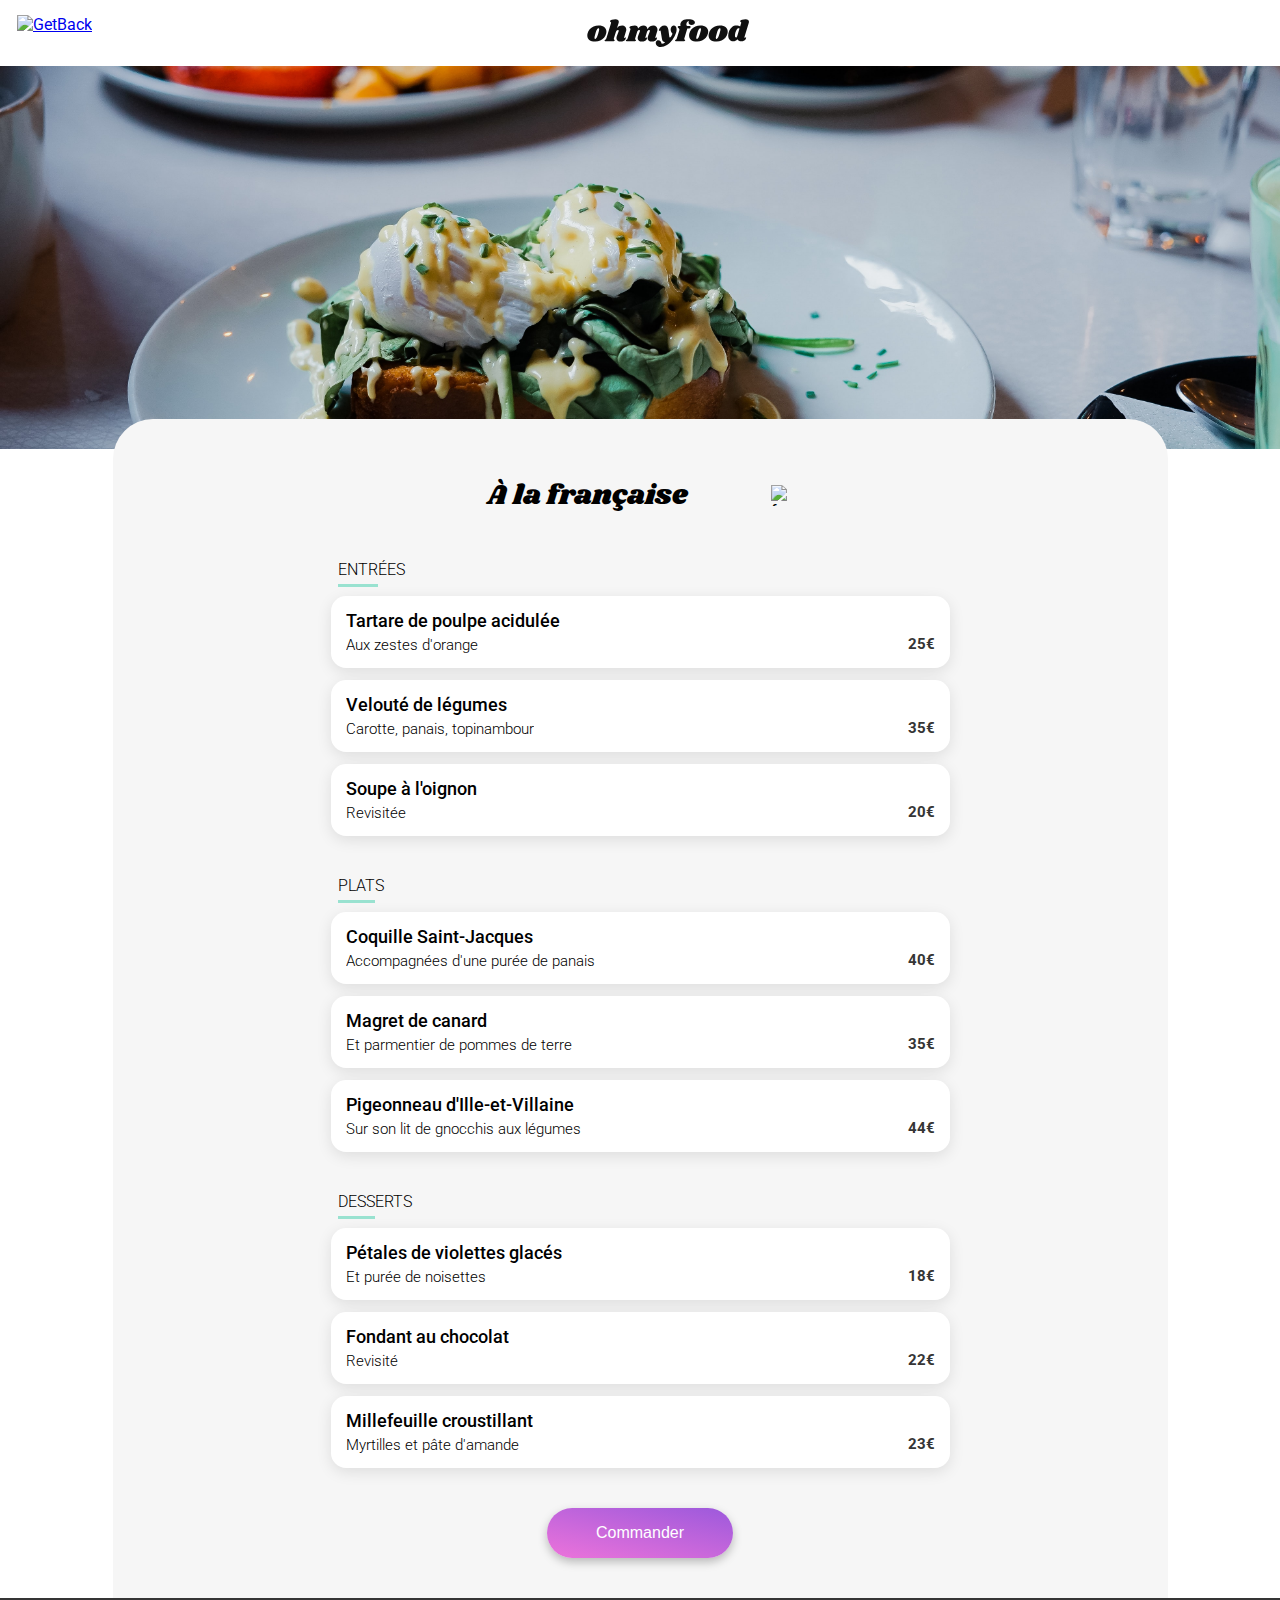
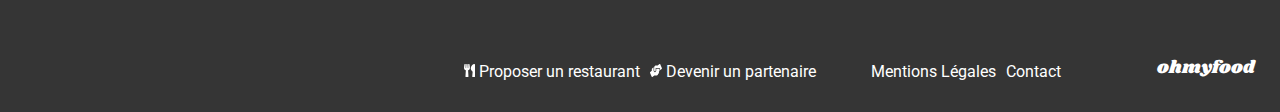
==== restaurants/a-la-française.html @ fb0d9509 "ALF: test" ====
<!DOCTYPE html>
<html lang="fr">
    <head>
        <meta charset="utf-8">
        <meta name="viewport"  content="width=device-width, inital-scale=1.0">
        <title>À la française</title>
        <link rel="preconnect" href="https://fonts.googleapis.com">
        <link rel="preconnect" href="https://fonts.gstatic.com" crossorigin>
        <link href="https://fonts.googleapis.com/css2?family=Roboto&family=Shrikhand&display=swap" rel="stylesheet">
        <link href="https://fonts.googleapis.com/css2?family=Roboto&display=swap" rel="stylesheet">
        <link rel="stylesheet" href="https://cdnjs.cloudflare.com/ajax/libs/font-awesome/6.4.2/css/all.min.css"
            integrity="sha512-z3gLpd7yknf1YoNbCzqRKc4qyor8gaKU1qmn+CShxbuBusANI9QpRohGBreCFkKxLhei6S9CQXFEbbKuqLg0DA=="
            crossorigin="anonymous" referrerpolicy="no-referrer" />
        <link href="../sass/menu.css" rel="stylesheet">
    </head>

    <body>
        
        <header class="header">
            <a href="/index.html" class="header__link">
                <img src="/assets/images/components/GoBack.svg" alt="GetBack">
            </a>
            <div class="header__logo">
                <img src="/assets/images/logo/ohmyfood@2x.svg" class="header__logo__img" alt="ohmyfood logo">
            </div>
        </header>

        <main class="main">
            <div class="main__header">
                <img src="/assets/images/restaurants/a-la-française.jpg" alt="Photo: À la française" class="main__header__img">
            </div>

            <section class="main__title">
                <h1 class="main__title__txt">À la française</h1>
                <div class="main__title__fav">
                    <img src="/assets/images/components/Status=Liked.png" class="main__title__fav__icon main__title__fav__icon--liked" alt="favorite-liked">
                    <img src="/assets/images/components/Status=Default.png" class="main__title__fav__icon main__title__fav__icon--default" alt="favorite-default">
                </div>
            </section>

            <section id="starter" class="menu menu--delay1">
                <h2 class="menu__title"><span class="menu__title__underline">entr</span>ées</h2>

                    <article class="menu__card">
                        <div class="menu__card__title">
                            <h3 class="menu__card__title__main">Tartare de poulpe acidulée</h3>
                            <p class="menu__card__title__sub">Aux zestes d'orange</p>
                        </div>
                        <p class="menu__card__price">25€</p>
                        <div class="menu__card__select">
                            <i class="fa-solid fa-check menu__card__select__icon"></i>
                        </div>
                    </article>

                    <article class="menu__card">
                        <div class="menu__card__title">
                            <h3 class="menu__card__title__main">Velouté de légumes</h3>
                            <p class="menu__card__title__sub">Carotte, panais, topinambour</p>
                        </div>
                        <p class="menu__card__price">35€</p>
                        <div class="menu__card__select">
                            <i class="fa-solid fa-check menu__card__select__icon"></i>
                        </div>
                    </article>

                    <article class="menu__card">
                        <div class="menu__card__title">
                            <h3 class="menu__card__title__main">Soupe à l'oignon</h3>
                            <p class="menu__card__title__sub">Revisitée</p>
                        </div>
                        <p class="menu__card__price">20€</p>
                        <div class="menu__card__select">
                            <i class="fa-solid fa-check menu__card__select__icon"></i>
                        </div>
                    </article>
            </section>

            <section id="starter" class="menu menu--delay2">
                <h2 class="menu__title"><span class="menu__title__underline">plat</span>s</h2>

                    <article class="menu__card">
                        <div class="menu__card__title">
                            <h3 class="menu__card__title__main">Coquille Saint-Jacques</h3>
                            <p class="menu__card__title__sub">Accompagnées d'une purée de panais</p>
                        </div>
                        <p class="menu__card__price">40€</p>
                        <div class="menu__card__select">
                            <i class="fa-solid fa-check menu__card__select__icon"></i>
                        </div>
                    </article>

                    <article class="menu__card">
                        <div class="menu__card__title">
                            <h3 class="menu__card__title__main">Magret de canard</h3>
                            <p class="menu__card__title__sub">Et parmentier de pommes de terre</p>
                        </div>
                        <p class="menu__card__price">35€</p>
                        <div class="menu__card__select">
                            <i class="fa-solid fa-check menu__card__select__icon"></i>
                        </div>
                    </article>

                    <article class="menu__card">
                        <div class="menu__card__title">
                            <h3 class="menu__card__title__main">Pigeonneau d'Ille-et-Villaine</h3>
                            <p class="menu__card__title__sub">Sur son lit de gnocchis aux légumes</p>
                        </div>
                        <p class="menu__card__price">44€</p>
                        <div class="menu__card__select">
                            <i class="fa-solid fa-check menu__card__select__icon"></i>
                        </div>
                    </article>
            </section>

            <section id="starter" class="menu menu--delay3">
                <h2 class="menu__title"><span class="menu__title__underline">dess</span>erts</h2>

                    <article class="menu__card">
                        <div class="menu__card__title">
                            <h3 class="menu__card__title__main">Pétales de violettes glacés</h3>
                            <p class="menu__card__title__sub">Et purée de noisettes</p>
                        </div>
                        <p class="menu__card__price">18€</p>
                        <div class="menu__card__select">
                            <i class="fa-solid fa-check menu__card__select__icon"></i>
                        </div>
                    </article>

                    <article class="menu__card">
                        <div class="menu__card__title">
                            <h3 class="menu__card__title__main">Fondant au chocolat</h3>
                            <p class="menu__card__title__sub">Revisité</p>
                        </div>
                        <p class="menu__card__price">22€</p>
                        <div class="menu__card__select">
                            <i class="fa-solid fa-check menu__card__select__icon"></i>
                        </div>
                    </article>

                    <article class="menu__card">
                        <div class="menu__card__title">
                            <h3 class="menu__card__title__main">Millefeuille croustillant</h3>
                            <p class="menu__card__title__sub">Myrtilles et pâte d'amande</p>
                        </div>
                        <p class="menu__card__price">23€</p>
                        <div class="menu__card__select">
                            <i class="fa-solid fa-check menu__card__select__icon"></i>
                        </div>
                    </article>
            </section>

            <div class="main__order">
                <button type="submit" class="main__order__btn">Commander</button>
            </div>
        </main>

        <footer class="footer">
            <section class="footer__section">
                <h1 class="footer__section__title">ohmyfood</h1>
                <ul class="footer__section__list">
                    <li class="footer__section__list__item">
                        <img src="/assets/images/components/utensils.svg" class="footer__section__list__item__icon footer__section__list__item__icon--utensils" alt="utensils">
                        <a href="#" class="footer__section__list__item__link footer__section__list__item__link--width12">Proposer un restaurant</a>
                    </li>

                    <li class="footer__section__list__item">
                        <img src="/assets/images/components/handshake-angle.svg" class="footer__section__list__item__icon footer__section__list__item__icon--handshake" alt="handshake">
                        <a href="#" class="footer__section__list__item__link footer__section__list__item__link--width12">Devenir un partenaire</a>
                    </li>
                    

                    <li class="footer__section__list__item footer__section__list__item--margin">
                        <a href="#" class="footer__section__list__item__link footer__section__list__item__link--width34">
                            Mentions Légales
                        </a>
                    </li>

                    <li class="footer__section__list__item">
                        <a href="mailto:contact@ohmyfood.com" class="footer__section__list__item__link footer__section__list__item__link--width34">
                            Contact
                        </a>
                    </li>
                </ul>
            </section>
        </footer>
    </body>
</html>
---- sass/menu.css ----
@keyframes menus {
  0% {
    transform: translateY(-20%);
    opacity: 0;
  }
  100% {
    transform: translateY(0);
    opacity: 1;
  }
}
body {
  font-family: Roboto;
  margin: 0;
}

.header {
  display: flex;
  margin: 15px 0 15px 0;
}
.header__link {
  margin: 0 0 0 17px;
}
.header__logo {
  width: 90%;
  display: flex;
  justify-content: center;
  align-items: center;
}
.header__logo__img {
  width: 162px;
  height: 36px;
}

.main {
  display: flex;
  flex-direction: column;
  align-items: center;
  background: #f6f6f6;
}
@media (min-width: 1055px) {
  .main {
    width: 100%;
    background: white;
    display: flex;
    flex-direction: column;
    justify-content: center;
    align-items: center;
  }
}
.main__header {
  width: 100%;
  height: 275px;
  margin: 0 0 -30px 0;
}
@media (min-width: 1055px) {
  .main__header {
    height: 383.142px;
  }
}
.main__header__img {
  width: 100%;
  height: 100%;
  -o-object-fit: cover;
     object-fit: cover;
}
.main__title {
  display: flex;
  align-items: center;
  justify-content: flex-start;
  border-radius: 40px 40px 0 0;
  background-color: #f6f6f6;
  width: 95%;
  height: 50px;
  padding: 40px 0px 40px 10px;
}
@media (min-width: 1055px) {
  .main__title {
    width: 1055px;
    margin: 0;
    display: flex;
    justify-content: center;
    align-items: center;
    padding: 51px 0 40px 0;
  }
}
.main__title__txt {
  width: 70%;
  height: 100%;
  font-family: Shrikhand;
  font-size: 28px;
  font-style: normal;
  font-weight: 400;
  line-height: normal;
  display: flex;
  justify-content: flex-start;
  align-items: center;
  margin: 0;
}
@media (min-width: 1055px) {
  .main__title__txt {
    padding: 0;
    width: 27%;
  }
}
.main__title__fav {
  width: 22px;
  height: 21px;
  display: flex;
  align-items: center;
  margin: 0 0 0 45px;
  position: relative;
  z-index: 1;
}
@media (min-width: 1055px) {
  .main__title__fav {
    margin: 0;
  }
}
.main__title__fav:active .main__title__fav__icon--default {
  opacity: 0;
}
.main__title__fav:active .main__title__fav__icon--liked {
  opacity: 1;
}
.main__title__fav:not(:active) .main__title__fav__icon--default {
  opacity: 1;
}
.main__title__fav:not(:active) .main__title__fav__icon--liked {
  opacity: 0;
}
@media (min-width: 1055px) {
  .main__title__fav:hover .main__title__fav__icon--default {
    opacity: 0;
  }
  .main__title__fav:hover .main__title__fav__icon--liked {
    opacity: 1;
  }
  .main__title__fav:not(:hover) .main__title__fav__icon--default {
    opacity: 1;
  }
  .main__title__fav:not(:hover) .main__title__fav__icon--liked {
    opacity: 0;
  }
}
.main__title__fav__icon {
  width: 22px;
  height: 21px;
  position: absolute;
  z-index: -1;
  transition: opacity 400ms;
}
.main__order {
  max-width: 100%;
  background: #f6f6f6;
  display: flex;
  justify-content: center;
  align-items: center;
  padding: 0 0 40px 0;
}
@media (min-width: 1055px) {
  .main__order {
    width: 1055px;
  }
}
.main__order__btn {
  width: 186px;
  height: 50px;
  border: none;
  border-radius: 25px;
  color: white;
  font-weight: 500;
  font-style: normal;
  font-size: 16px;
  background: linear-gradient(193deg, #9356dc -11.44%, #ff79da 123.93%);
  box-shadow: 0px 4px 15px 0px rgba(0, 0, 0, 0.35);
  transition: background-color 400ms, box-shadow 400ms;
}
.main__order__btn:hover {
  background: linear-gradient(193deg, #a16be0 -11.44%, #ff93e1 123.93%);
  box-shadow: 0px 7px 11px 0px rgba(0, 0, 0, 0.25);
}
.main__order__btn:not(:hover) {
  background: linear-gradient(193deg, #9356dc -11.44%, #ff79da 123.93%);
  box-shadow: 0px 4px 10px 0px rgba(0, 0, 0, 0.25);
}

.menu {
  display: flex;
  flex-direction: column;
  gap: 12px;
  padding: 0 0 40px 0;
  animation: menus 1000ms ease-in-out;
}
.menu--1 {
  animation-delay: 333.3333333333ms;
}
.menu--2 {
  animation-delay: 666.6666666667ms;
}
.menu--3 {
  animation-delay: 1000ms;
}
.menu--delay1 {
  animation-delay: 100ms;
}
.menu--delay2 {
  animation-delay: 200ms;
}
.menu--delay3 {
  animation-delay: 300ms;
}
@media (min-width: 1055px) {
  .menu {
    width: 1055px;
    background-color: #f6f6f6;
    display: flex;
    align-items: center;
  }
}
.menu__title {
  margin: 0;
  font-size: 16px;
  font-style: normal;
  font-weight: 300;
  line-height: normal;
  text-transform: uppercase;
  margin: 0 0 5px 0;
}
@media (min-width: 1055px) {
  .menu__title {
    width: 604px;
  }
}
.menu__title__underline {
  border-bottom: 3px solid #99e2d0;
  padding: 0 0 5px 0;
}
.menu__card {
  width: 319px;
  height: 42px;
  padding: 15px 0 15px 15px;
  display: flex;
  align-items: center;
  border-radius: 15.043px;
  background: white;
  box-shadow: 0px 4.01149px 15.0431px 0px rgba(0, 0, 0, 0.1);
  overflow: hidden;
}
@media (min-width: 1055px) {
  .menu__card {
    width: 604px;
    transition: all 1000ms;
  }
}
.menu__card:hover .menu__card__select {
  margin-right: 0;
}
.menu__card__title {
  display: flex;
  flex-direction: column;
  justify-content: center;
  gap: 5px;
  overflow: hidden;
}
.menu__card__title__main {
  margin: 0;
  overflow: hidden;
  text-overflow: ellipsis;
  white-space: nowrap;
  font-size: 18px;
  font-style: normal;
  font-weight: 500;
  line-height: normal;
}
.menu__card__title__sub {
  margin: 0;
  overflow: hidden;
  text-overflow: ellipsis;
  white-space: nowrap;
  font-size: 15.043px;
  font-style: normal;
  font-weight: 300;
  line-height: normal;
}
.menu__card__price {
  margin: 0;
  padding: 0 15px 0 0;
  margin-left: auto;
  height: 42px;
  display: flex;
  align-items: flex-end;
  color: #353535;
  font-family: Roboto;
  font-size: 15.043px;
  font-style: normal;
  font-weight: 700;
  line-height: normal;
}
.menu__card__select {
  border: none;
  border-radius: 0 15.043px 15.043px 0;
  width: 59px;
  height: 72px;
  background-color: #99e2d0;
  display: flex;
  justify-content: center;
  align-items: center;
  margin-right: -59px;
  transition: all 1000ms;
}
.menu__card__select__icon {
  color: #99e2d0;
  border: none;
  width: 20px;
  height: 20px;
  font-size: 10px;
  font-weight: bolder;
  border-radius: 50%;
  background-color: white;
  display: flex;
  justify-content: center;
  align-items: center;
}

.footer {
  max-width: 100%;
  padding: 22px 25px;
  background: #353535;
}
@media (min-width: 1055px) {
  .footer {
    padding: 30px 25px;
  }
}
.footer__section {
  height: 142px;
  display: flex;
  flex-direction: column;
  justify-content: flex-end;
  gap: 16px;
}
@media (min-width: 1055px) {
  .footer__section {
    height: 54px;
    display: flex;
    flex-direction: row-reverse;
    justify-content: flex-start;
    align-items: flex-end;
  }
}
.footer__section__title {
  height: 27px;
  color: white;
  font-family: Shrikhand;
  font-size: 18px;
  font-weight: 400;
  margin: 0;
}
@media (min-width: 1055px) {
  .footer__section__title {
    margin: 0 0 0 80px;
  }
}
.footer__section__list {
  height: 115px;
  list-style-type: none;
  padding: 0px;
  margin: 0;
}
@media (min-width: 1055px) {
  .footer__section__list {
    display: flex;
    height: 20px;
    gap: 10px;
  }
}
.footer__section__list__item {
  padding: 5px 0 0 0;
}
@media (min-width: 1055px) {
  .footer__section__list__item {
    padding: 0;
  }
}
@media (min-width: 1055px) {
  .footer__section__list__item--margin {
    margin: 0 0 0 45px;
  }
}
.footer__section__list__item__link {
  text-decoration: none;
  color: white;
}/*# sourceMappingURL=menu.css.map */
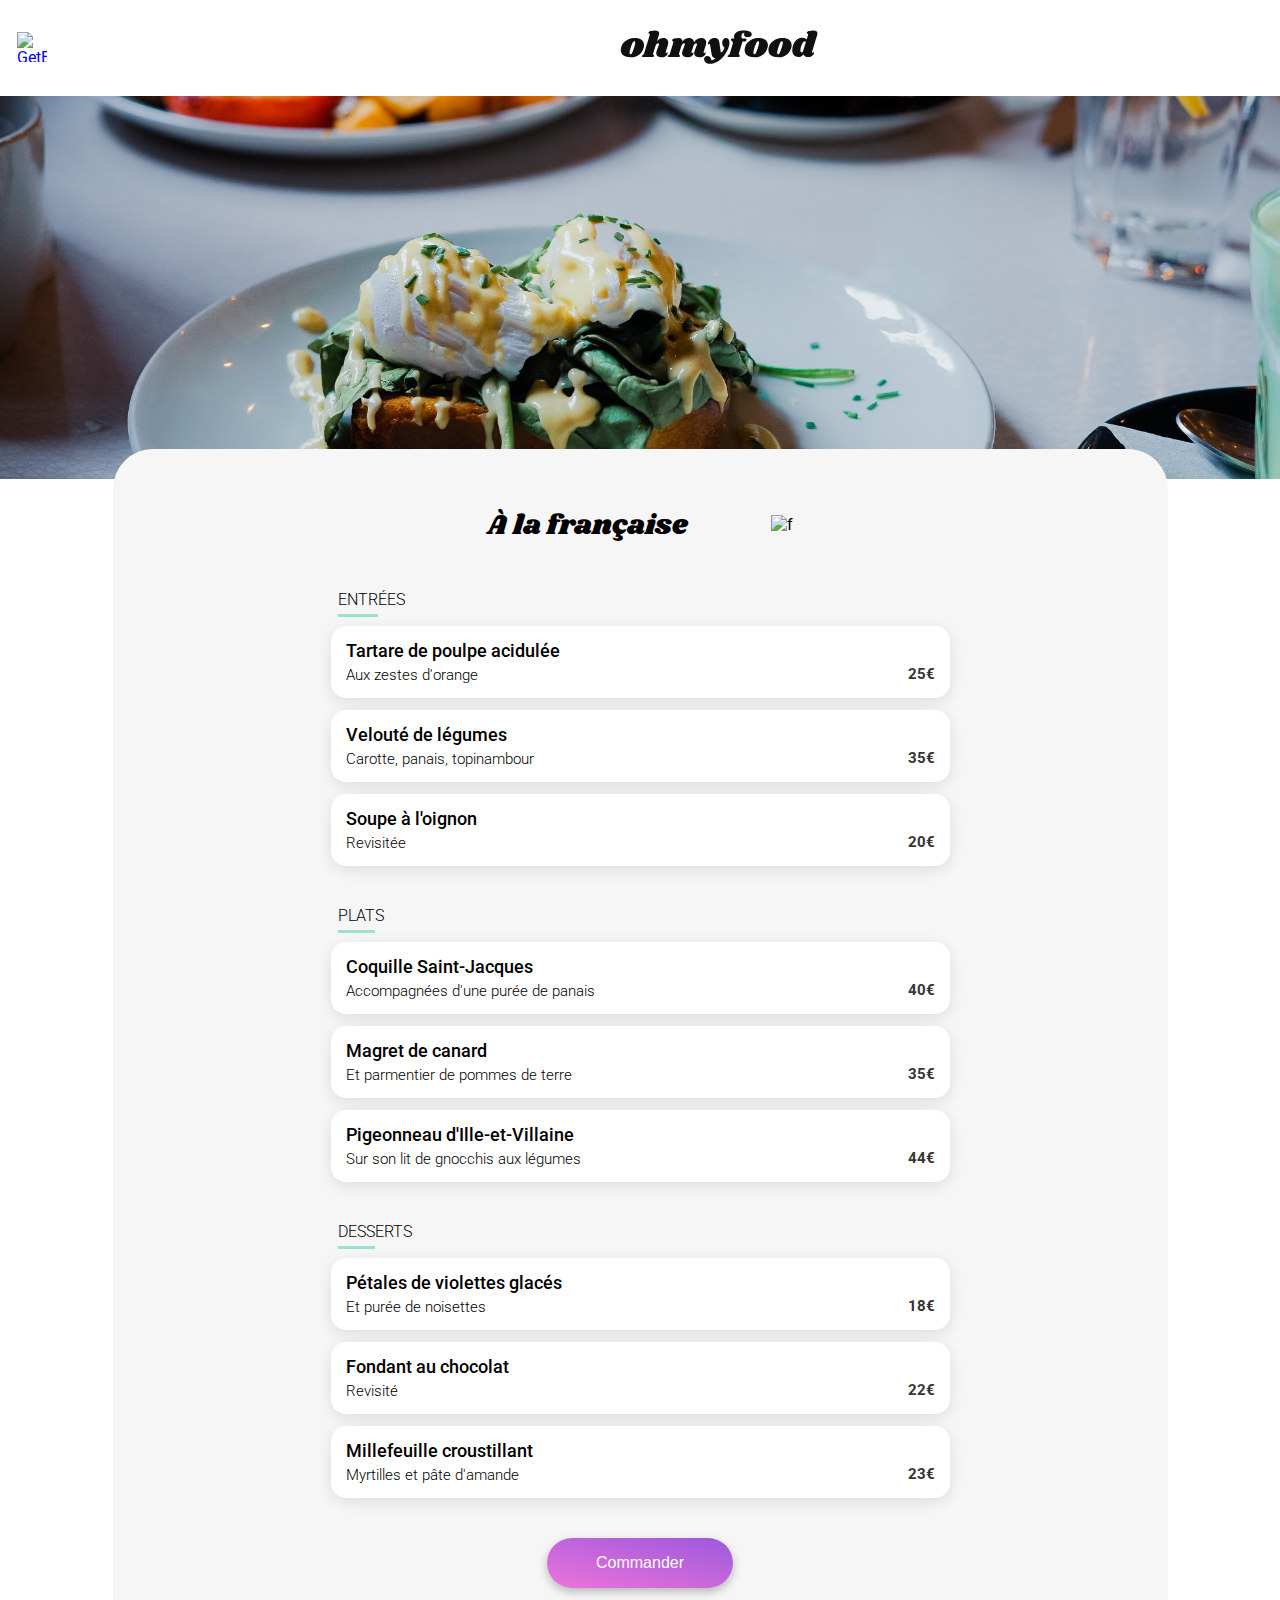
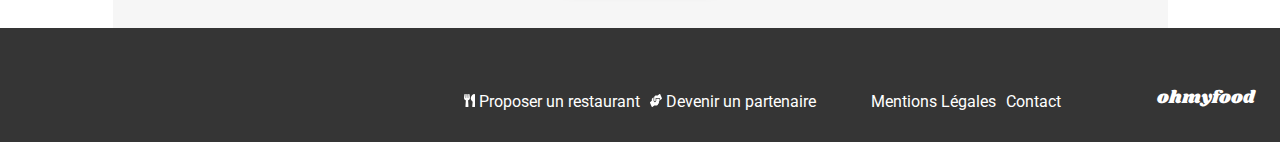
==== commit 3cb29f97: "Restaurants: section menu suppression id et classe" ====
--- a/restaurants/a-la-française.html
+++ b/restaurants/a-la-française.html
@@ -17,28 +17,28 @@
     <body>
         
         <header class="header">
-            <a href="/index.html" class="header__link">
-                <img src="/assets/images/components/GoBack.svg" alt="GetBack">
+            <a href="../index.html" class="header__link">
+                <img src="../assets/images/components/GoBack.svg" alt="GetBack">
             </a>
             <div class="header__logo">
-                <img src="/assets/images/logo/ohmyfood@2x.svg" class="header__logo__img" alt="ohmyfood logo">
+                <img src="../assets/images/logo/ohmyfood@2x.svg" class="header__logo__img" alt="ohmyfood logo">
             </div>
         </header>
 
         <main class="main">
             <div class="main__header">
-                <img src="/assets/images/restaurants/a-la-française.jpg" alt="Photo: À la française" class="main__header__img">
+                <img src="../assets/images/restaurants/a-la-française.jpg" alt="Photo: À la française" class="main__header__img">
             </div>
 
             <section class="main__title">
                 <h1 class="main__title__txt">À la française</h1>
                 <div class="main__title__fav">
-                    <img src="/assets/images/components/Status=Liked.png" class="main__title__fav__icon main__title__fav__icon--liked" alt="favorite-liked">
-                    <img src="/assets/images/components/Status=Default.png" class="main__title__fav__icon main__title__fav__icon--default" alt="favorite-default">
+                    <img src="../assets/images/components/Status=Liked.svg" class="main__title__fav__icon main__title__fav__icon--liked" alt="favorite-liked">
+                    <img src="../assets/images/components/Status=Default.svg" class="main__title__fav__icon main__title__fav__icon--default" alt="favorite-default">
                 </div>
             </section>
 
-            <section id="starter" class="menu menu--delay1">
+            <section class="menu">
                 <h2 class="menu__title"><span class="menu__title__underline">entr</span>ées</h2>
 
                     <article class="menu__card">
@@ -75,7 +75,7 @@
                     </article>
             </section>
 
-            <section id="starter" class="menu menu--delay2">
+            <section class="menu">
                 <h2 class="menu__title"><span class="menu__title__underline">plat</span>s</h2>
 
                     <article class="menu__card">
@@ -112,7 +112,7 @@
                     </article>
             </section>
 
-            <section id="starter" class="menu menu--delay3">
+            <section class="menu">
                 <h2 class="menu__title"><span class="menu__title__underline">dess</span>erts</h2>
 
                     <article class="menu__card">
@@ -159,12 +159,12 @@
                 <h1 class="footer__section__title">ohmyfood</h1>
                 <ul class="footer__section__list">
                     <li class="footer__section__list__item">
-                        <img src="/assets/images/components/utensils.svg" class="footer__section__list__item__icon footer__section__list__item__icon--utensils" alt="utensils">
+                        <img src="../assets/images/components/utensils.svg" class="footer__section__list__item__icon footer__section__list__item__icon--utensils" alt="utensils">
                         <a href="#" class="footer__section__list__item__link footer__section__list__item__link--width12">Proposer un restaurant</a>
                     </li>
 
                     <li class="footer__section__list__item">
-                        <img src="/assets/images/components/handshake-angle.svg" class="footer__section__list__item__icon footer__section__list__item__icon--handshake" alt="handshake">
+                        <img src="../assets/images/components/handshake-angle.svg" class="footer__section__list__item__icon footer__section__list__item__icon--handshake" alt="handshake">
                         <a href="#" class="footer__section__list__item__link footer__section__list__item__link--width12">Devenir un partenaire</a>
                     </li>
                     
--- a/sass/menu.css
+++ b/sass/menu.css
@@ -15,20 +15,42 @@
 
 .header {
   display: flex;
-  margin: 15px 0 15px 0;
+  align-items: center;
+  padding: 14px 89px 13px 17px;
+  gap: 60px;
+}
+@media (min-width: 1055px) {
+  .header {
+    gap: 0;
+    padding: 0;
+    padding: 30px 621px 32.14px 17px;
+    gap: 572px;
+  }
 }
 .header__link {
-  margin: 0 0 0 17px;
+  display: flex;
+  align-items: center;
+  width: 30px;
+  height: 30px;
+}
+.header__link img {
+  width: 30px;
+  height: 30px;
 }
 .header__logo {
-  width: 90%;
-  display: flex;
-  justify-content: center;
-  align-items: center;
+  display: flex;
+  justify-content: flex-start;
+  width: 204px;
 }
 .header__logo__img {
   width: 162px;
-  height: 36px;
+  height: 44px;
+}
+@media (min-width: 1055px) {
+  .header__logo__img {
+    width: 200px;
+    height: 34.2px;
+  }
 }
 
 .main {
@@ -69,9 +91,10 @@
   justify-content: flex-start;
   border-radius: 40px 40px 0 0;
   background-color: #f6f6f6;
-  width: 95%;
+  width: 340px;
   height: 50px;
   padding: 40px 0px 40px 10px;
+  white-space: nowrap;
 }
 @media (min-width: 1055px) {
   .main__title {
@@ -116,31 +139,17 @@
     margin: 0;
   }
 }
-.main__title__fav:active .main__title__fav__icon--default {
+.main__title__fav:hover .main__title__fav__icon--default {
   opacity: 0;
 }
-.main__title__fav:active .main__title__fav__icon--liked {
+.main__title__fav:hover .main__title__fav__icon--liked {
   opacity: 1;
 }
-.main__title__fav:not(:active) .main__title__fav__icon--default {
+.main__title__fav:not(:hover) .main__title__fav__icon--default {
   opacity: 1;
 }
-.main__title__fav:not(:active) .main__title__fav__icon--liked {
+.main__title__fav:not(:hover) .main__title__fav__icon--liked {
   opacity: 0;
-}
-@media (min-width: 1055px) {
-  .main__title__fav:hover .main__title__fav__icon--default {
-    opacity: 0;
-  }
-  .main__title__fav:hover .main__title__fav__icon--liked {
-    opacity: 1;
-  }
-  .main__title__fav:not(:hover) .main__title__fav__icon--default {
-    opacity: 1;
-  }
-  .main__title__fav:not(:hover) .main__title__fav__icon--liked {
-    opacity: 0;
-  }
 }
 .main__title__fav__icon {
   width: 22px;
